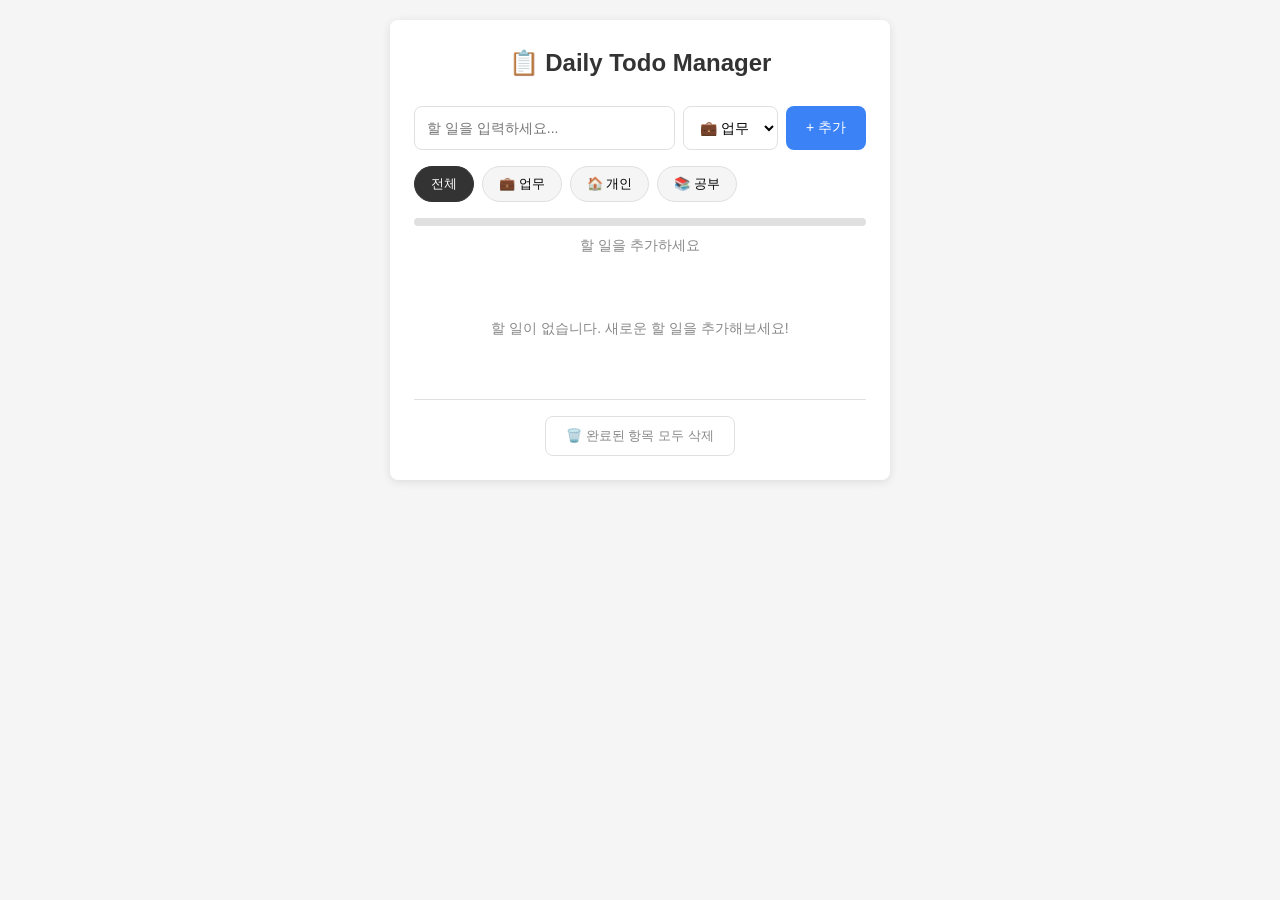
==== index.html @ 49e61842 "To Do app # 🛠️ Claude Code 단계별 프롬프트 - Todo App  > 각 프롬프트를 순서대로 Claude Code에 입력하세요. > 이전 단계가 완료된 후" ====
<!DOCTYPE html>
<html lang="ko">
<head>
  <meta charset="UTF-8">
  <meta name="viewport" content="width=device-width, initial-scale=1.0">
  <title>Daily Todo Manager</title>
  <link rel="stylesheet" href="style.css">
</head>
<body>
  <div class="container">
    <!-- 헤더 -->
    <header class="header">
      <h1>📋 Daily Todo Manager</h1>
    </header>

    <!-- 입력 영역 -->
    <section class="input-section">
      <input 
        type="text" 
        id="todo-input" 
        placeholder="할 일을 입력하세요..."
        maxlength="100"
      >
      <select id="category-select">
        <option value="work">💼 업무</option>
        <option value="personal">🏠 개인</option>
        <option value="study">📚 공부</option>
      </select>
      <button id="add-btn" aria-label="할 일 추가">+ 추가</button>
    </section>

    <!-- 필터 버튼 -->
    <section class="filter-section">
      <button class="filter-btn active" data-filter="all">전체</button>
      <button class="filter-btn" data-filter="work">💼 업무</button>
      <button class="filter-btn" data-filter="personal">🏠 개인</button>
      <button class="filter-btn" data-filter="study">📚 공부</button>
    </section>

    <!-- 진행률 -->
    <section class="progress-section">
      <div class="progress-bar">
        <div class="progress-fill" id="progress-fill"></div>
      </div>
      <p class="progress-text" id="progress-text">할 일을 추가하세요</p>
    </section>

    <!-- 할 일 목록 -->
    <ul class="todo-list" id="todo-list">
      <!-- 동적으로 생성됨 -->
    </ul>

    <!-- 하단 버튼 -->
    <footer class="footer">
      <button id="clear-completed-btn" aria-label="완료된 항목 모두 삭제">
        🗑️ 완료된 항목 모두 삭제
      </button>
    </footer>
  </div>

  <script src="app.js"></script>
</body>
</html>
---- style.css ----
/* ===== 기본 리셋 & 변수 ===== */
* {
  margin: 0;
  padding: 0;
  box-sizing: border-box;
}

:root {
  --color-work: #3B82F6;
  --color-personal: #10B981;
  --color-study: #8B5CF6;
  --color-bg: #f5f5f5;
  --color-card: #ffffff;
  --color-text: #333333;
  --color-text-muted: #888888;
  --color-border: #e0e0e0;
  --radius: 8px;
}

body {
  font-family: -apple-system, BlinkMacSystemFont, 'Segoe UI', Roboto, sans-serif;
  background-color: var(--color-bg);
  color: var(--color-text);
  line-height: 1.6;
  min-height: 100vh;
  padding: 20px;
}

/* ===== 컨테이너 ===== */
.container {
  max-width: 500px;
  margin: 0 auto;
  background: var(--color-card);
  border-radius: var(--radius);
  box-shadow: 0 2px 10px rgba(0, 0, 0, 0.1);
  padding: 24px;
}

/* ===== 헤더 ===== */
.header {
  text-align: center;
  margin-bottom: 24px;
}

.header h1 {
  font-size: 1.5rem;
  font-weight: 600;
}

/* ===== 입력 영역 ===== */
.input-section {
  display: flex;
  gap: 8px;
  margin-bottom: 16px;
}

#todo-input {
  flex: 1;
  padding: 12px;
  border: 1px solid var(--color-border);
  border-radius: var(--radius);
  font-size: 14px;
  outline: none;
  transition: border-color 0.2s;
}

#todo-input:focus {
  border-color: var(--color-work);
}

#category-select {
  padding: 12px;
  border: 1px solid var(--color-border);
  border-radius: var(--radius);
  font-size: 14px;
  background: white;
  cursor: pointer;
  outline: none;
}

#add-btn {
  padding: 12px 20px;
  background: var(--color-work);
  color: white;
  border: none;
  border-radius: var(--radius);
  font-size: 14px;
  font-weight: 500;
  cursor: pointer;
  transition: background 0.2s;
  white-space: nowrap;
}

#add-btn:hover {
  background: #2563EB;
}

/* ===== 필터 버튼 ===== */
.filter-section {
  display: flex;
  gap: 8px;
  margin-bottom: 16px;
  flex-wrap: wrap;
}

.filter-btn {
  padding: 8px 16px;
  background: var(--color-bg);
  border: 1px solid var(--color-border);
  border-radius: 20px;
  font-size: 13px;
  cursor: pointer;
  transition: all 0.2s;
}

.filter-btn:hover {
  background: var(--color-border);
}

.filter-btn.active {
  background: var(--color-text);
  color: white;
  border-color: var(--color-text);
}

/* ===== 진행률 ===== */
.progress-section {
  margin-bottom: 20px;
}

.progress-bar {
  height: 8px;
  background: var(--color-border);
  border-radius: 4px;
  overflow: hidden;
  margin-bottom: 8px;
}

.progress-fill {
  height: 100%;
  background: var(--color-personal);
  border-radius: 4px;
  transition: width 0.3s ease;
  width: 0%;
}

.progress-text {
  font-size: 14px;
  color: var(--color-text-muted);
  text-align: center;
}

/* ===== 할 일 목록 ===== */
.todo-list {
  list-style: none;
  margin-bottom: 20px;
  min-height: 100px;
}

.todo-item {
  display: flex;
  align-items: center;
  gap: 12px;
  padding: 12px;
  border-bottom: 1px solid var(--color-border);
  transition: background 0.2s;
}

.todo-item:hover {
  background: var(--color-bg);
}

.todo-item:last-child {
  border-bottom: none;
}

.todo-checkbox {
  width: 20px;
  height: 20px;
  cursor: pointer;
  accent-color: var(--color-personal);
}

.todo-category {
  padding: 4px 8px;
  border-radius: 4px;
  font-size: 12px;
  font-weight: 500;
  color: white;
  white-space: nowrap;
}

.todo-category.work {
  background: var(--color-work);
}

.todo-category.personal {
  background: var(--color-personal);
}

.todo-category.study {
  background: var(--color-study);
}

.todo-title {
  flex: 1;
  font-size: 14px;
  word-break: break-word;
}

.todo-item.completed .todo-title {
  text-decoration: line-through;
  opacity: 0.6;
}

.todo-actions {
  display: flex;
  gap: 4px;
  opacity: 0;
  transition: opacity 0.2s;
}

.todo-item:hover .todo-actions {
  opacity: 1;
}

.todo-actions button {
  width: 32px;
  height: 32px;
  border: none;
  background: transparent;
  cursor: pointer;
  border-radius: 4px;
  font-size: 14px;
  transition: background 0.2s;
}

.todo-actions button:hover {
  background: var(--color-border);
}

/* ===== 수정 모드 ===== */
.todo-edit-input {
  flex: 1;
  padding: 8px;
  border: 1px solid var(--color-work);
  border-radius: 4px;
  font-size: 14px;
  outline: none;
}

/* ===== 빈 상태 ===== */
.empty-state {
  text-align: center;
  padding: 40px 20px;
  color: var(--color-text-muted);
  font-size: 14px;
}

/* ===== 하단 버튼 ===== */
.footer {
  text-align: center;
  padding-top: 16px;
  border-top: 1px solid var(--color-border);
}

#clear-completed-btn {
  padding: 10px 20px;
  background: transparent;
  border: 1px solid var(--color-border);
  border-radius: var(--radius);
  font-size: 13px;
  color: var(--color-text-muted);
  cursor: pointer;
  transition: all 0.2s;
}

#clear-completed-btn:hover {
  background: #fee2e2;
  border-color: #fca5a5;
  color: #dc2626;
}

/* ===== 반응형 ===== */
@media (max-width: 480px) {
  body {
    padding: 10px;
  }

  .container {
    padding: 16px;
  }

  .input-section {
    flex-wrap: wrap;
  }

  #todo-input {
    width: 100%;
  }

  #category-select {
    flex: 1;
  }

  #add-btn {
    flex: 1;
  }

  .filter-btn {
    padding: 6px 12px;
    font-size: 12px;
  }

  .todo-actions {
    opacity: 1;
  }
}
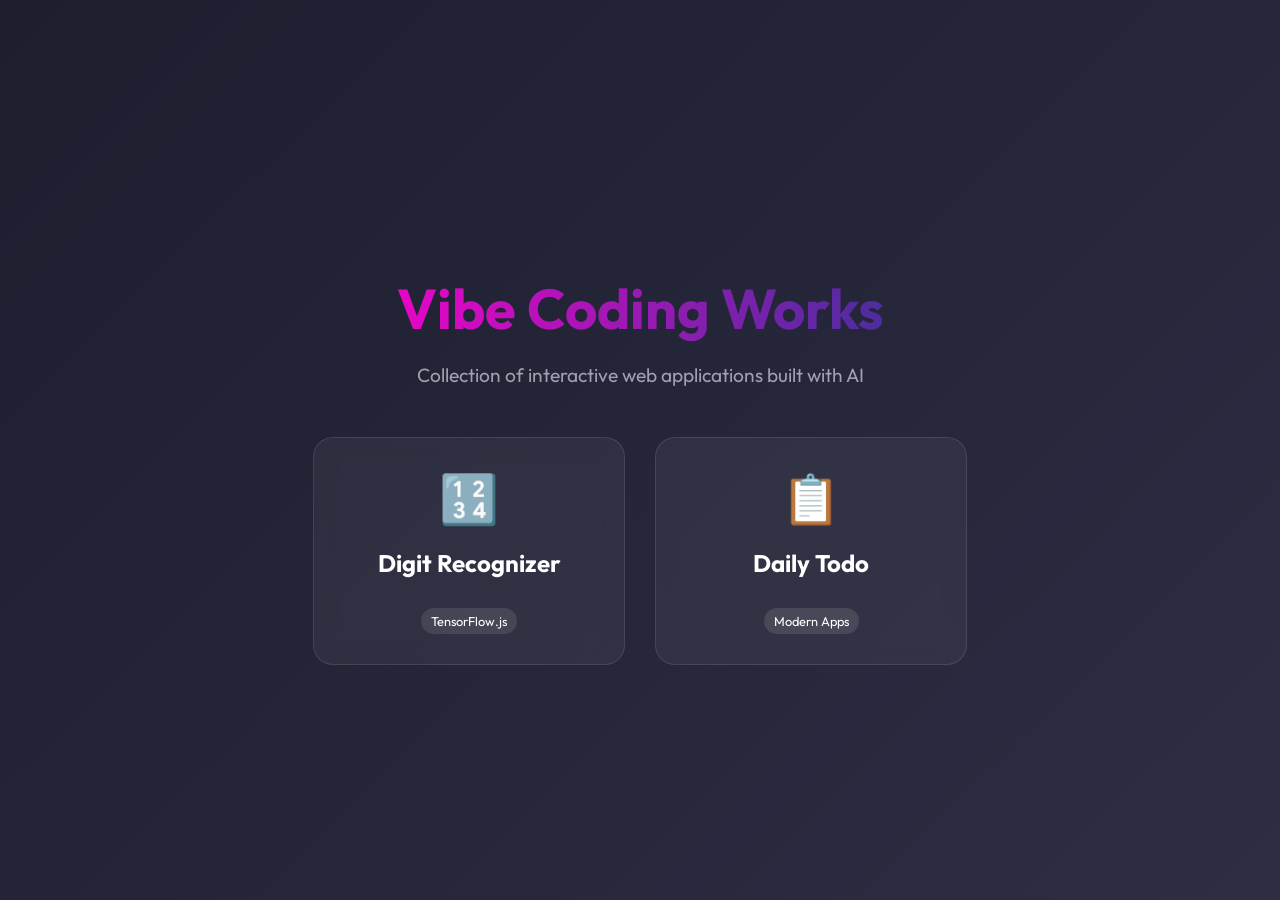
==== commit ffe93220: "Add landing page and clean up root directory" ====
--- a/index.html
+++ b/index.html
@@ -1,63 +1,113 @@
 <!DOCTYPE html>
-<html lang="ko">
+<html lang="en">
+
 <head>
   <meta charset="UTF-8">
   <meta name="viewport" content="width=device-width, initial-scale=1.0">
-  <title>Daily Todo Manager</title>
-  <link rel="stylesheet" href="style.css">
+  <title>Vibe Coding Challenges</title>
+  <link href="https://fonts.googleapis.com/css2?family=Outfit:wght@300;400;700&display=swap" rel="stylesheet">
+  <style>
+    body {
+      margin: 0;
+      padding: 0;
+      font-family: 'Outfit', sans-serif;
+      background: linear-gradient(135deg, #1e1e2f, #2d2d44);
+      color: white;
+      min-height: 100vh;
+      display: flex;
+      flex-direction: column;
+      align-items: center;
+      justify-content: center;
+    }
+
+    .container {
+      text-align: center;
+      max-width: 800px;
+      padding: 20px;
+    }
+
+    h1 {
+      font-size: 3.5rem;
+      margin-bottom: 10px;
+      background: linear-gradient(to right, #ff00cc, #333399);
+      -webkit-background-clip: text;
+      -webkit-text-fill-color: transparent;
+    }
+
+    p {
+      font-size: 1.2rem;
+      color: #a0a0b0;
+      margin-bottom: 50px;
+    }
+
+    .grid {
+      display: flex;
+      gap: 30px;
+      justify-content: center;
+      flex-wrap: wrap;
+    }
+
+    .card {
+      background: rgba(255, 255, 255, 0.05);
+      border: 1px solid rgba(255, 255, 255, 0.1);
+      border-radius: 20px;
+      padding: 30px;
+      width: 250px;
+      transition: all 0.3s ease;
+      text-decoration: none;
+      color: white;
+      backdrop-filter: blur(10px);
+    }
+
+    .card:hover {
+      transform: translateY(-10px);
+      background: rgba(255, 255, 255, 0.1);
+      box-shadow: 0 20px 40px rgba(0, 0, 0, 0.4);
+    }
+
+    .card h2 {
+      font-size: 1.5rem;
+      margin-bottom: 15px;
+    }
+
+    .card span {
+      font-size: 3rem;
+      display: block;
+      margin-bottom: 20px;
+    }
+
+    .badge {
+      display: inline-block;
+      padding: 5px 10px;
+      background: rgba(255, 255, 255, 0.1);
+      border-radius: 15px;
+      font-size: 0.8rem;
+      margin-top: 15px;
+    }
+  </style>
 </head>
+
 <body>
+
   <div class="container">
-    <!-- 헤더 -->
-    <header class="header">
-      <h1>📋 Daily Todo Manager</h1>
-    </header>
+    <h1>Vibe Coding Works</h1>
+    <p>Collection of interactive web applications built with AI</p>
 
-    <!-- 입력 영역 -->
-    <section class="input-section">
-      <input 
-        type="text" 
-        id="todo-input" 
-        placeholder="할 일을 입력하세요..."
-        maxlength="100"
-      >
-      <select id="category-select">
-        <option value="work">💼 업무</option>
-        <option value="personal">🏠 개인</option>
-        <option value="study">📚 공부</option>
-      </select>
-      <button id="add-btn" aria-label="할 일 추가">+ 추가</button>
-    </section>
+    <div class="grid">
+      <a href="web_version/index.html" class="card">
+        <span>🔢</span>
+        <h2>Digit Recognizer</h2>
+        <div class="badge">TensorFlow.js</div>
+      </a>
 
-    <!-- 필터 버튼 -->
-    <section class="filter-section">
-      <button class="filter-btn active" data-filter="all">전체</button>
-      <button class="filter-btn" data-filter="work">💼 업무</button>
-      <button class="filter-btn" data-filter="personal">🏠 개인</button>
-      <button class="filter-btn" data-filter="study">📚 공부</button>
-    </section>
-
-    <!-- 진행률 -->
-    <section class="progress-section">
-      <div class="progress-bar">
-        <div class="progress-fill" id="progress-fill"></div>
-      </div>
-      <p class="progress-text" id="progress-text">할 일을 추가하세요</p>
-    </section>
-
-    <!-- 할 일 목록 -->
-    <ul class="todo-list" id="todo-list">
-      <!-- 동적으로 생성됨 -->
-    </ul>
-
-    <!-- 하단 버튼 -->
-    <footer class="footer">
-      <button id="clear-completed-btn" aria-label="완료된 항목 모두 삭제">
-        🗑️ 완료된 항목 모두 삭제
-      </button>
-    </footer>
+      <a href="ToDo_App/index.html" class="card">
+        <span>📋</span>
+        <h2>Daily Todo</h2>
+        <div class="badge">Modern Apps</div>
+      </a>
+    </div>
   </div>
 
-  <script src="app.js"></script>
 </body>
-</html>
+
+</html>
